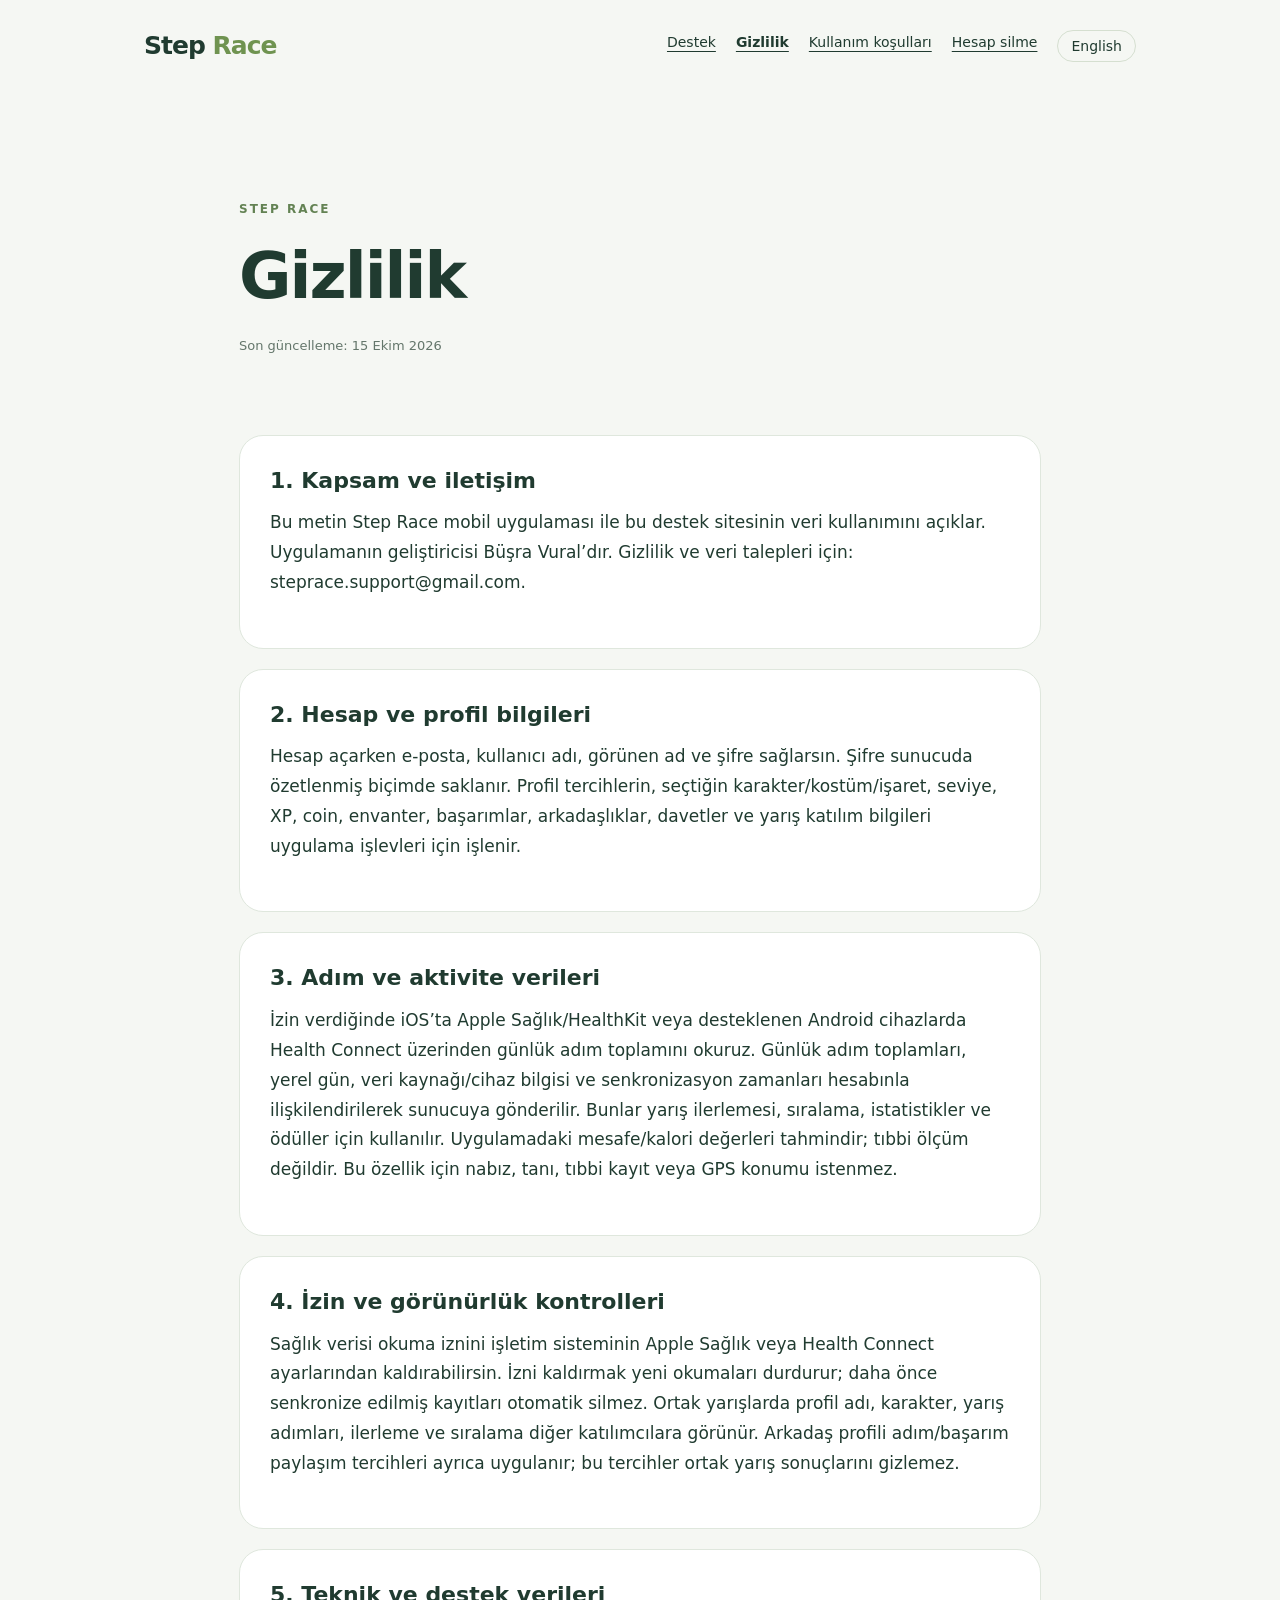
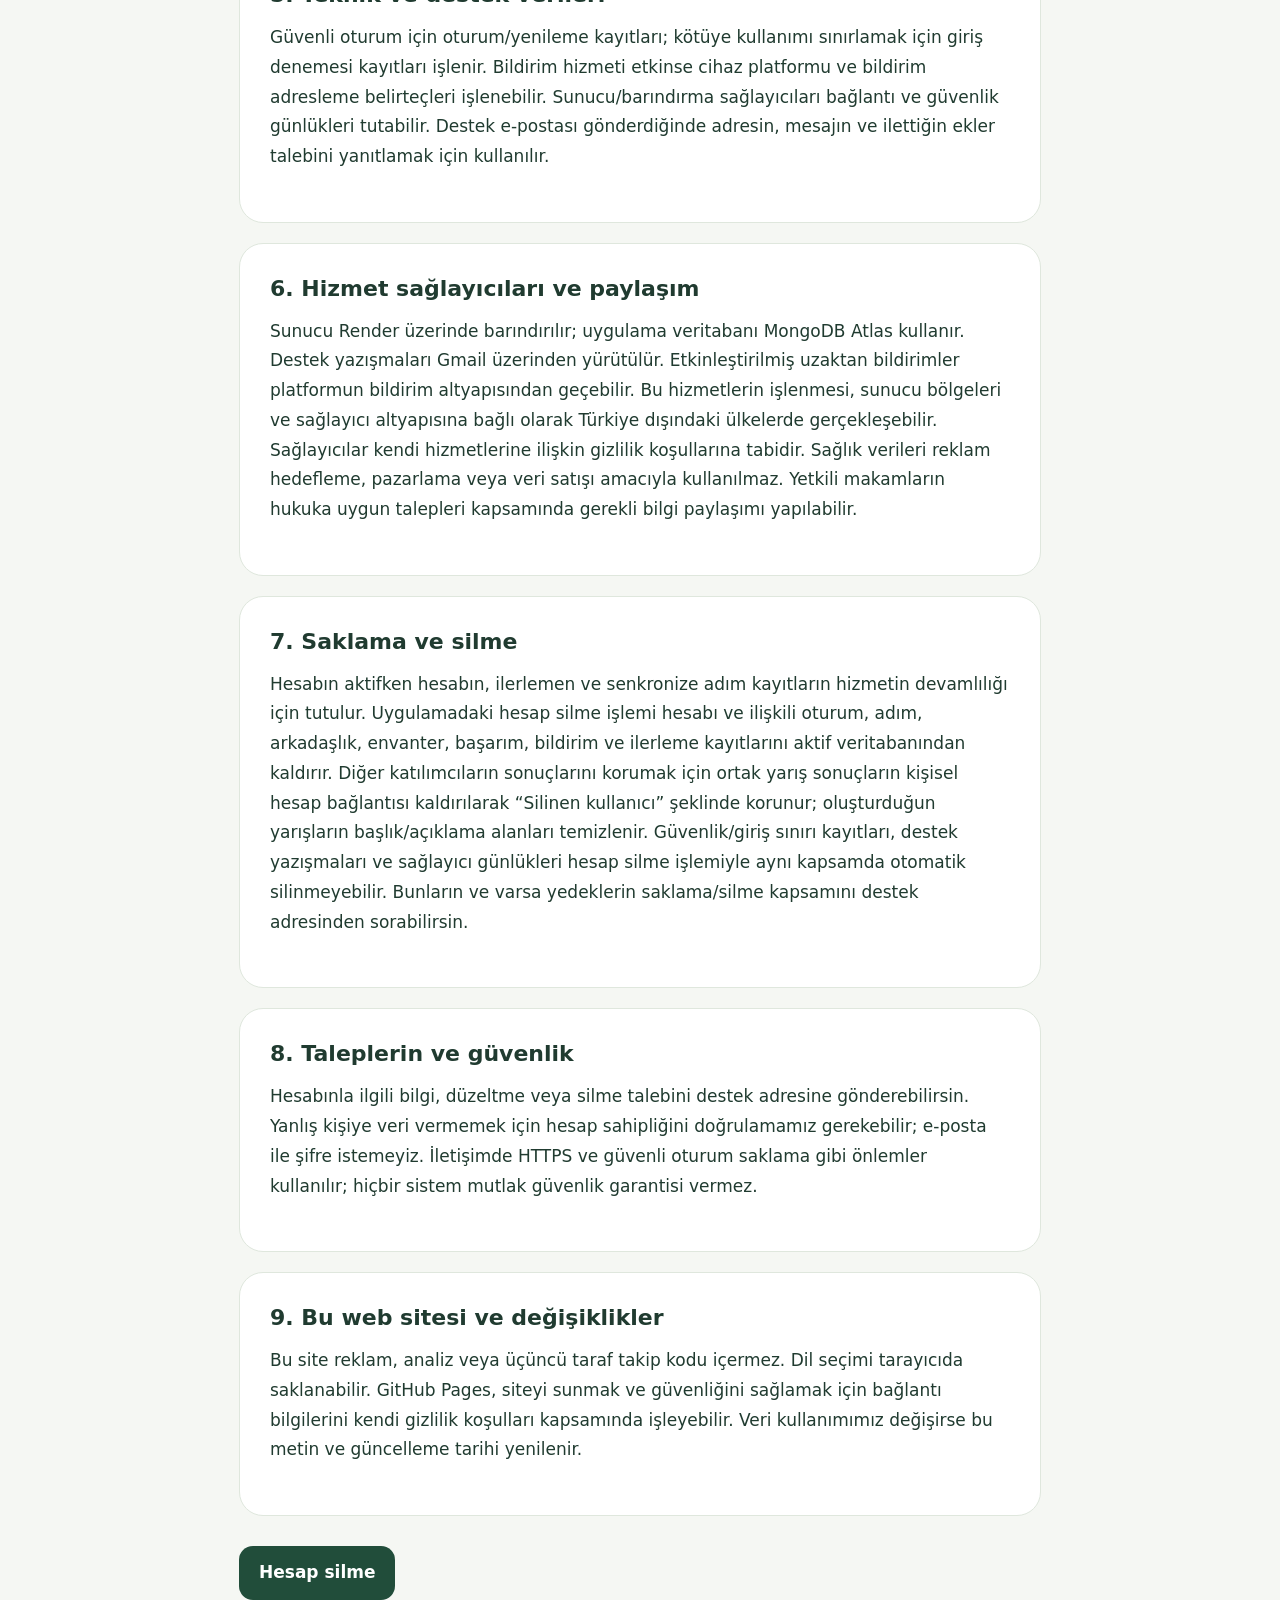
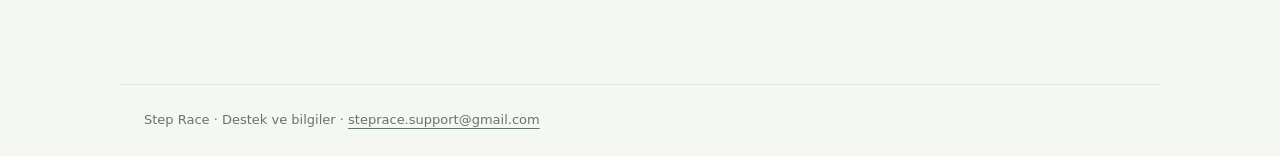
==== tr/privacy.html @ da3bf95d "Add bilingual Step Race support, privacy, terms and deletion pages" ====
<!doctype html><html lang="tr"><head><meta charset="utf-8"><meta name="viewport" content="width=device-width,initial-scale=1"><meta name="description" content="Step Race support, privacy, terms and account deletion / destek ve bilgiler"><title>Gizlilik · Step Race</title><link rel="stylesheet" href="../style.css"></head><body><header><a class="brand" href="index.html">Step <span>Race</span></a><nav aria-label="Menu"><a href="index.html">Destek</a><a href="privacy.html" aria-current="page">Gizlilik</a><a href="terms.html">Kullanım koşulları</a><a href="delete-account.html">Hesap silme</a><a class="lang" href="../en/privacy.html" lang="en">English</a></nav></header><main class="doc"><section class="hero"><span class="eyebrow">STEP RACE</span><h1>Gizlilik</h1><p class="meta">Son güncelleme: 15 Ekim 2026</p></section><article><h2>1. Kapsam ve iletişim</h2><p>Bu metin Step Race mobil uygulaması ile bu destek sitesinin veri kullanımını açıklar. Uygulamanın geliştiricisi Büşra Vural’dır. Gizlilik ve veri talepleri için: steprace.support@gmail.com.</p></article><article><h2>2. Hesap ve profil bilgileri</h2><p>Hesap açarken e-posta, kullanıcı adı, görünen ad ve şifre sağlarsın. Şifre sunucuda özetlenmiş biçimde saklanır. Profil tercihlerin, seçtiğin karakter/kostüm/işaret, seviye, XP, coin, envanter, başarımlar, arkadaşlıklar, davetler ve yarış katılım bilgileri uygulama işlevleri için işlenir.</p></article><article><h2>3. Adım ve aktivite verileri</h2><p>İzin verdiğinde iOS’ta Apple Sağlık/HealthKit veya desteklenen Android cihazlarda Health Connect üzerinden günlük adım toplamını okuruz. Günlük adım toplamları, yerel gün, veri kaynağı/cihaz bilgisi ve senkronizasyon zamanları hesabınla ilişkilendirilerek sunucuya gönderilir. Bunlar yarış ilerlemesi, sıralama, istatistikler ve ödüller için kullanılır. Uygulamadaki mesafe/kalori değerleri tahmindir; tıbbi ölçüm değildir. Bu özellik için nabız, tanı, tıbbi kayıt veya GPS konumu istenmez.</p></article><article><h2>4. İzin ve görünürlük kontrolleri</h2><p>Sağlık verisi okuma iznini işletim sisteminin Apple Sağlık veya Health Connect ayarlarından kaldırabilirsin. İzni kaldırmak yeni okumaları durdurur; daha önce senkronize edilmiş kayıtları otomatik silmez. Ortak yarışlarda profil adı, karakter, yarış adımları, ilerleme ve sıralama diğer katılımcılara görünür. Arkadaş profili adım/başarım paylaşım tercihleri ayrıca uygulanır; bu tercihler ortak yarış sonuçlarını gizlemez.</p></article><article><h2>5. Teknik ve destek verileri</h2><p>Güvenli oturum için oturum/yenileme kayıtları; kötüye kullanımı sınırlamak için giriş denemesi kayıtları işlenir. Bildirim hizmeti etkinse cihaz platformu ve bildirim adresleme belirteçleri işlenebilir. Sunucu/barındırma sağlayıcıları bağlantı ve güvenlik günlükleri tutabilir. Destek e-postası gönderdiğinde adresin, mesajın ve ilettiğin ekler talebini yanıtlamak için kullanılır.</p></article><article><h2>6. Hizmet sağlayıcıları ve paylaşım</h2><p>Sunucu Render üzerinde barındırılır; uygulama veritabanı MongoDB Atlas kullanır. Destek yazışmaları Gmail üzerinden yürütülür. Etkinleştirilmiş uzaktan bildirimler platformun bildirim altyapısından geçebilir. Bu hizmetlerin işlenmesi, sunucu bölgeleri ve sağlayıcı altyapısına bağlı olarak Türkiye dışındaki ülkelerde gerçekleşebilir. Sağlayıcılar kendi hizmetlerine ilişkin gizlilik koşullarına tabidir. Sağlık verileri reklam hedefleme, pazarlama veya veri satışı amacıyla kullanılmaz. Yetkili makamların hukuka uygun talepleri kapsamında gerekli bilgi paylaşımı yapılabilir.</p></article><article><h2>7. Saklama ve silme</h2><p>Hesabın aktifken hesabın, ilerlemen ve senkronize adım kayıtların hizmetin devamlılığı için tutulur. Uygulamadaki hesap silme işlemi hesabı ve ilişkili oturum, adım, arkadaşlık, envanter, başarım, bildirim ve ilerleme kayıtlarını aktif veritabanından kaldırır. Diğer katılımcıların sonuçlarını korumak için ortak yarış sonuçların kişisel hesap bağlantısı kaldırılarak “Silinen kullanıcı” şeklinde korunur; oluşturduğun yarışların başlık/açıklama alanları temizlenir. Güvenlik/giriş sınırı kayıtları, destek yazışmaları ve sağlayıcı günlükleri hesap silme işlemiyle aynı kapsamda otomatik silinmeyebilir. Bunların ve varsa yedeklerin saklama/silme kapsamını destek adresinden sorabilirsin.</p></article><article><h2>8. Taleplerin ve güvenlik</h2><p>Hesabınla ilgili bilgi, düzeltme veya silme talebini destek adresine gönderebilirsin. Yanlış kişiye veri vermemek için hesap sahipliğini doğrulamamız gerekebilir; e-posta ile şifre istemeyiz. İletişimde HTTPS ve güvenli oturum saklama gibi önlemler kullanılır; hiçbir sistem mutlak güvenlik garantisi vermez.</p></article><article><h2>9. Bu web sitesi ve değişiklikler</h2><p>Bu site reklam, analiz veya üçüncü taraf takip kodu içermez. Dil seçimi tarayıcıda saklanabilir. GitHub Pages, siteyi sunmak ve güvenliğini sağlamak için bağlantı bilgilerini kendi gizlilik koşulları kapsamında işleyebilir. Veri kullanımımız değişirse bu metin ve güncelleme tarihi yenilenir.</p></article><a class="button" href="delete-account.html">Hesap silme</a></main><footer>Step Race · Destek ve bilgiler · <a href="mailto:steprace.support@gmail.com">steprace.support@gmail.com</a></footer></body></html>
---- style.css ----
*{box-sizing:border-box}body{margin:0;background:#f5f7f3;color:#203b30;font:17px/1.75 system-ui,-apple-system,sans-serif}a{color:inherit;text-underline-offset:4px}a:focus-visible{outline:3px solid #b28a24;outline-offset:5px}header,main,footer{max-width:1040px;margin:auto;padding:24px}header{display:flex;align-items:center;justify-content:space-between;gap:20px;flex-wrap:wrap}.brand{font-size:25px;font-weight:900;text-decoration:none;letter-spacing:-1px}.brand span{color:#6f9350}nav{display:flex;flex-wrap:wrap;gap:20px;font-size:14px}nav a[aria-current=page]{font-weight:800}h1{font-size:clamp(35px,6vw,64px);line-height:1.1;letter-spacing:-2px;margin:18px 0 24px;max-width:800px}h2{font-size:22px;line-height:1.4;margin:0 0 12px}p{margin:0 0 20px}section{margin:25px 0}.hero{padding:52px 0 32px;max-width:760px}.eyebrow{font-size:12px;font-weight:800;letter-spacing:2px;color:#638253}.intro{font-size:20px;color:#53685d}.cards{display:grid;grid-template-columns:repeat(2,1fr);gap:16px}.card,article{background:#fff;border:1px solid #dfe7dd;border-radius:24px;padding:30px}.card{text-decoration:none;display:block}.card:hover{background:#eef3e8}.card p{font-size:15px;color:#64766b;margin:0}.num{font-size:13px;color:#7b8b6e;display:block;margin-bottom:18px}.button{display:inline-block;background:#214d3a;color:white;border-radius:14px;padding:12px 20px;text-decoration:none;font-weight:700;margin:10px 10px 10px 0}.secondary{background:#e8eee1;color:#214d3a}.doc{max-width:850px}article{margin:20px 0}article p{white-space:pre-line}.meta,footer{font-size:13px;color:#64766b}footer{border-top:1px solid #dfe7dd;margin-top:50px}.lang{border:1px solid #d5dfd0;border-radius:20px;padding:3px 13px;text-decoration:none}@media(max-width:600px){header,main,footer{padding:20px}.hero{padding:30px 0}.cards{grid-template-columns:1fr}.card,article{padding:24px}nav{gap:12px;font-size:13px}}
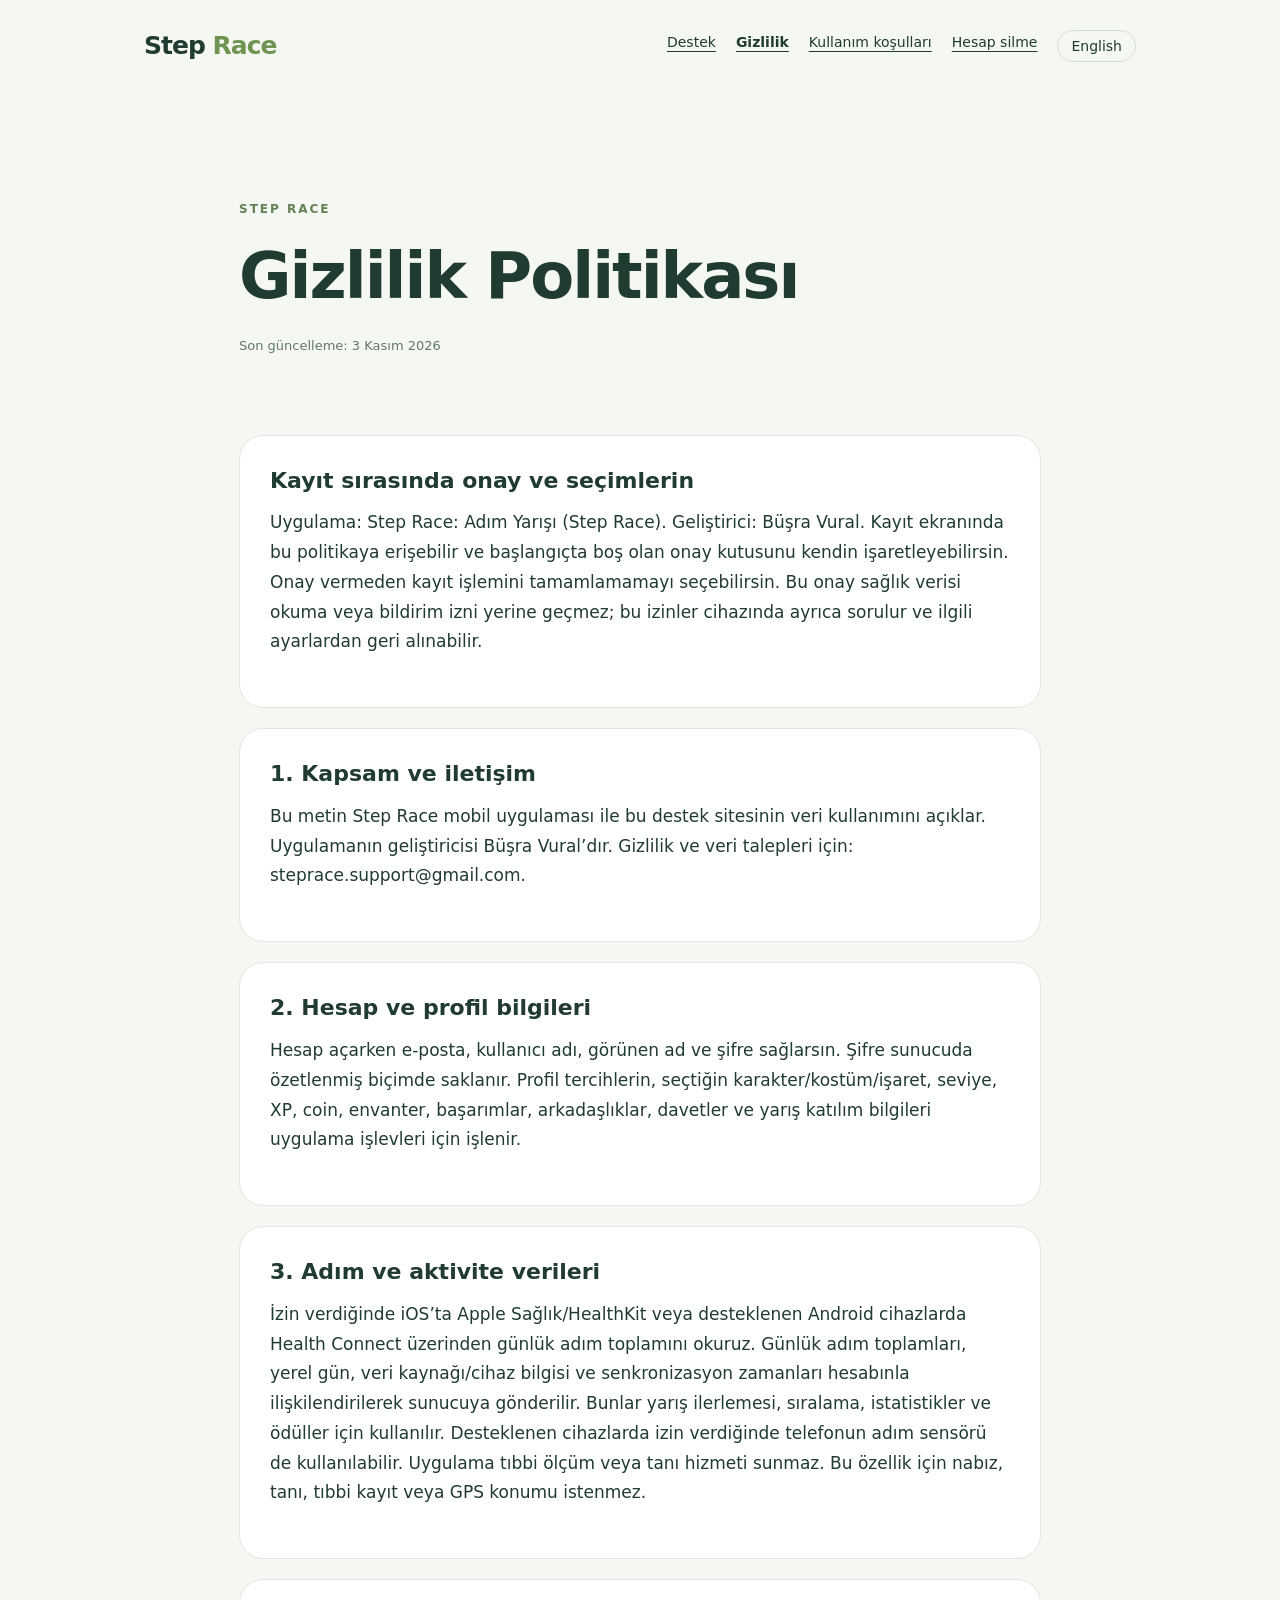
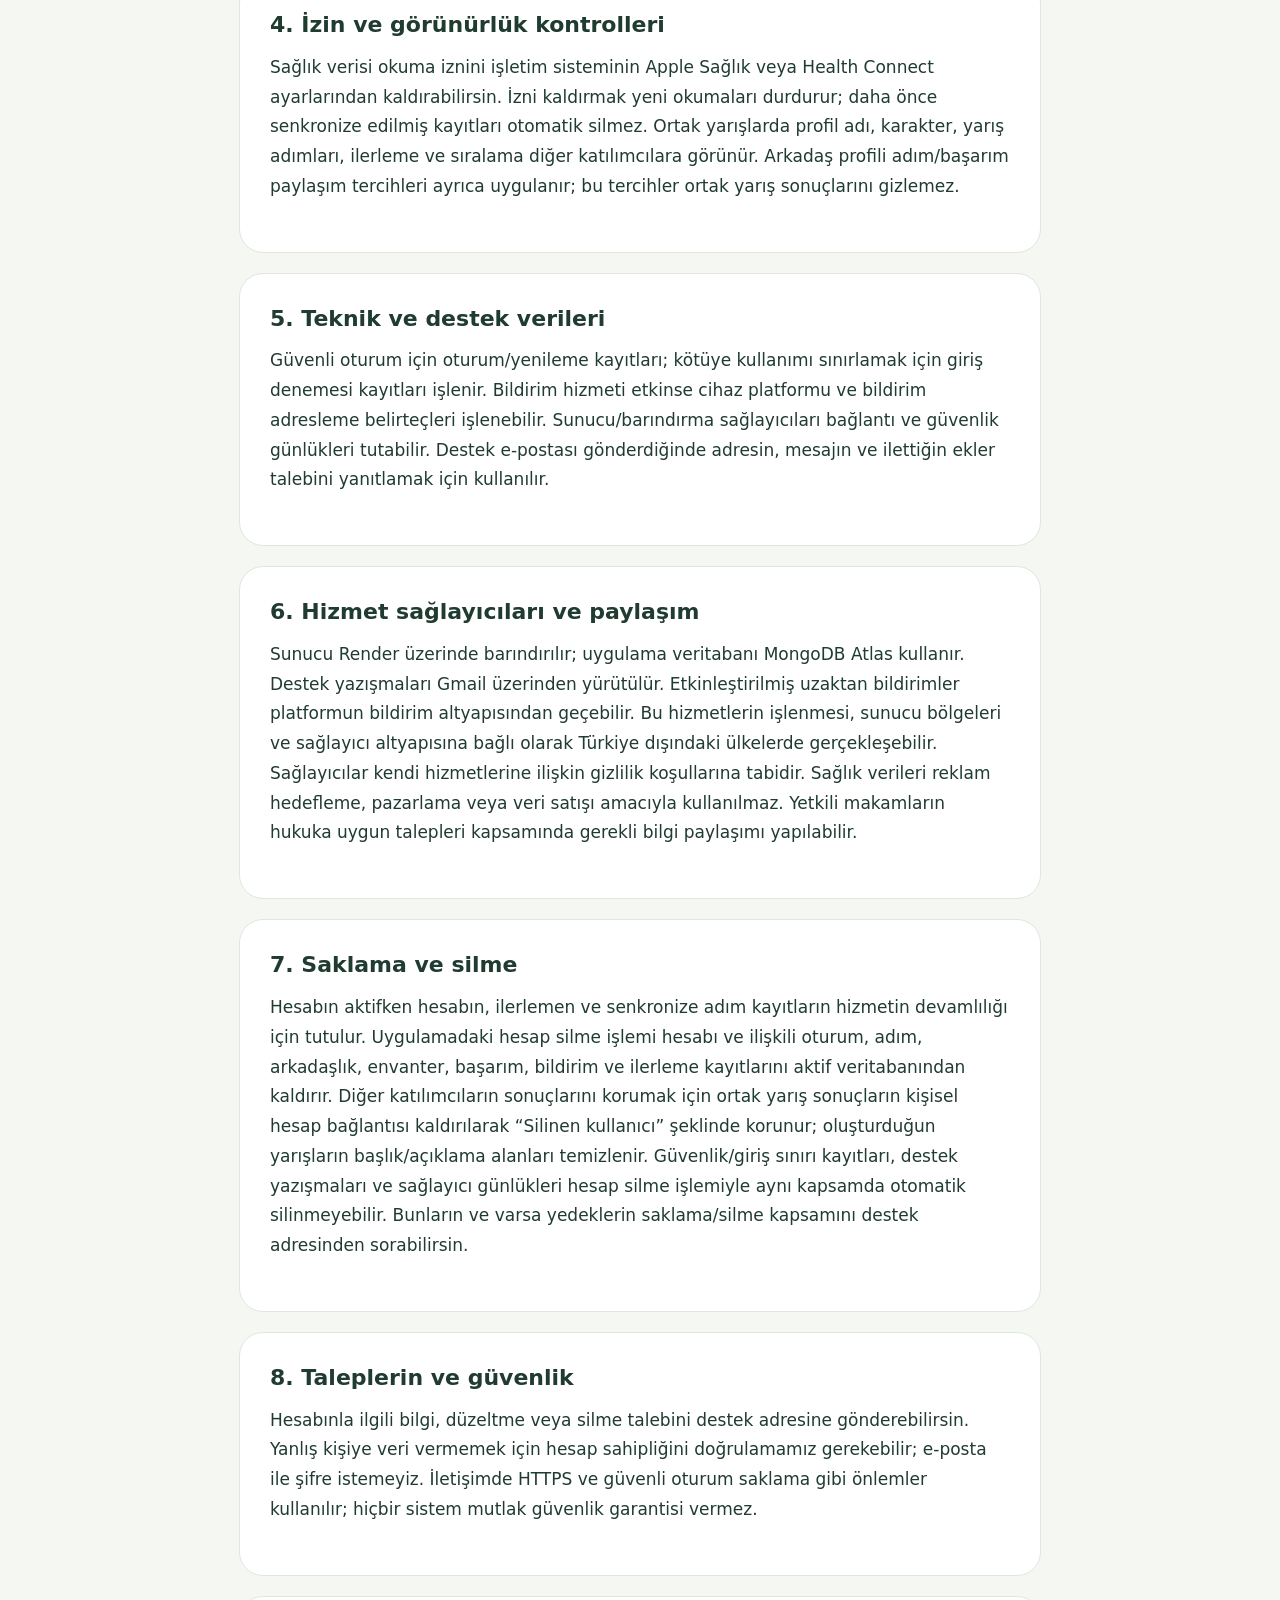
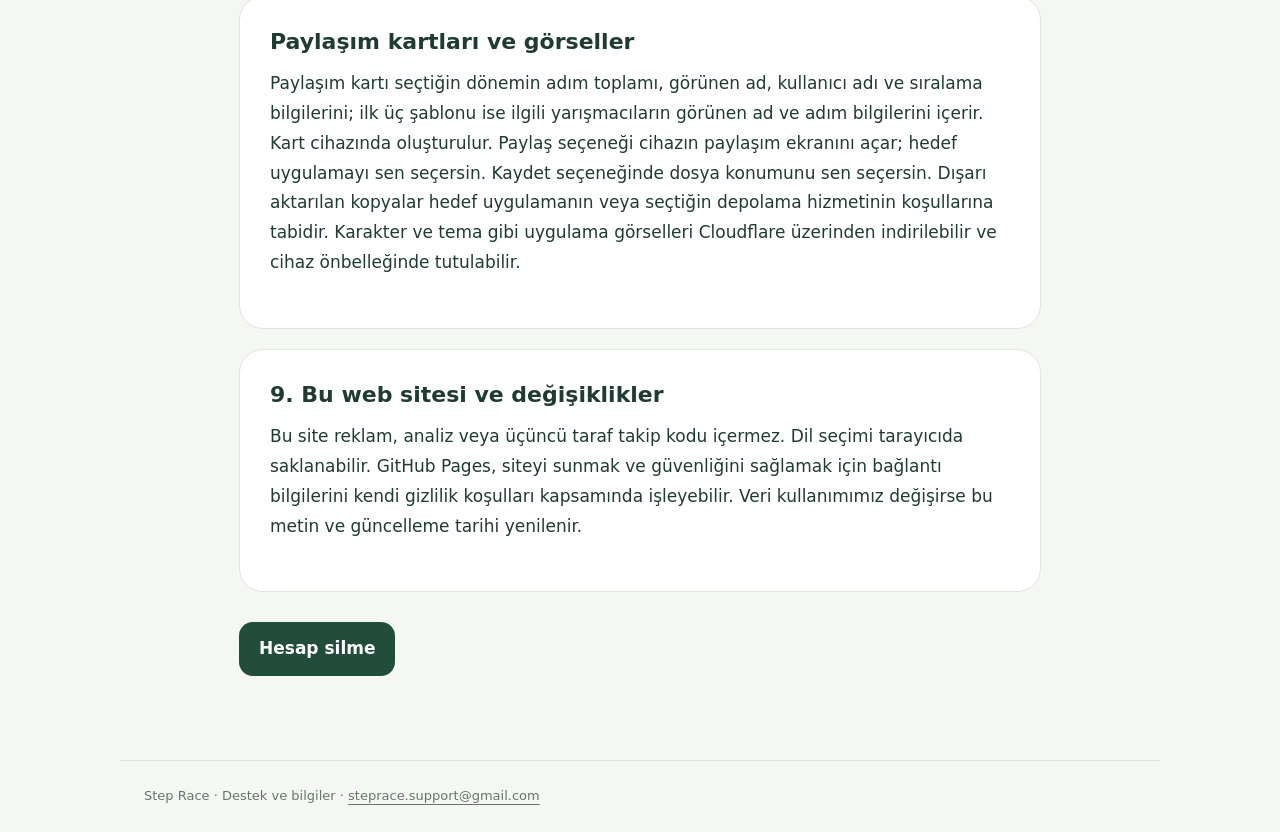
==== commit 317808ae: "Clarify privacy agreement, app identity and share card data use" ====
--- a/tr/privacy.html
+++ b/tr/privacy.html
@@ -1 +1 @@
-<!doctype html><html lang="tr"><head><meta charset="utf-8"><meta name="viewport" content="width=device-width,initial-scale=1"><meta name="description" content="Step Race support, privacy, terms and account deletion / destek ve bilgiler"><title>Gizlilik · Step Race</title><link rel="stylesheet" href="../style.css"></head><body><header><a class="brand" href="index.html">Step <span>Race</span></a><nav aria-label="Menu"><a href="index.html">Destek</a><a href="privacy.html" aria-current="page">Gizlilik</a><a href="terms.html">Kullanım koşulları</a><a href="delete-account.html">Hesap silme</a><a class="lang" href="../en/privacy.html" lang="en">English</a></nav></header><main class="doc"><section class="hero"><span class="eyebrow">STEP RACE</span><h1>Gizlilik</h1><p class="meta">Son güncelleme: 15 Ekim 2026</p></section><article><h2>1. Kapsam ve iletişim</h2><p>Bu metin Step Race mobil uygulaması ile bu destek sitesinin veri kullanımını açıklar. Uygulamanın geliştiricisi Büşra Vural’dır. Gizlilik ve veri talepleri için: steprace.support@gmail.com.</p></article><article><h2>2. Hesap ve profil bilgileri</h2><p>Hesap açarken e-posta, kullanıcı adı, görünen ad ve şifre sağlarsın. Şifre sunucuda özetlenmiş biçimde saklanır. Profil tercihlerin, seçtiğin karakter/kostüm/işaret, seviye, XP, coin, envanter, başarımlar, arkadaşlıklar, davetler ve yarış katılım bilgileri uygulama işlevleri için işlenir.</p></article><article><h2>3. Adım ve aktivite verileri</h2><p>İzin verdiğinde iOS’ta Apple Sağlık/HealthKit veya desteklenen Android cihazlarda Health Connect üzerinden günlük adım toplamını okuruz. Günlük adım toplamları, yerel gün, veri kaynağı/cihaz bilgisi ve senkronizasyon zamanları hesabınla ilişkilendirilerek sunucuya gönderilir. Bunlar yarış ilerlemesi, sıralama, istatistikler ve ödüller için kullanılır. Uygulamadaki mesafe/kalori değerleri tahmindir; tıbbi ölçüm değildir. Bu özellik için nabız, tanı, tıbbi kayıt veya GPS konumu istenmez.</p></article><article><h2>4. İzin ve görünürlük kontrolleri</h2><p>Sağlık verisi okuma iznini işletim sisteminin Apple Sağlık veya Health Connect ayarlarından kaldırabilirsin. İzni kaldırmak yeni okumaları durdurur; daha önce senkronize edilmiş kayıtları otomatik silmez. Ortak yarışlarda profil adı, karakter, yarış adımları, ilerleme ve sıralama diğer katılımcılara görünür. Arkadaş profili adım/başarım paylaşım tercihleri ayrıca uygulanır; bu tercihler ortak yarış sonuçlarını gizlemez.</p></article><article><h2>5. Teknik ve destek verileri</h2><p>Güvenli oturum için oturum/yenileme kayıtları; kötüye kullanımı sınırlamak için giriş denemesi kayıtları işlenir. Bildirim hizmeti etkinse cihaz platformu ve bildirim adresleme belirteçleri işlenebilir. Sunucu/barındırma sağlayıcıları bağlantı ve güvenlik günlükleri tutabilir. Destek e-postası gönderdiğinde adresin, mesajın ve ilettiğin ekler talebini yanıtlamak için kullanılır.</p></article><article><h2>6. Hizmet sağlayıcıları ve paylaşım</h2><p>Sunucu Render üzerinde barındırılır; uygulama veritabanı MongoDB Atlas kullanır. Destek yazışmaları Gmail üzerinden yürütülür. Etkinleştirilmiş uzaktan bildirimler platformun bildirim altyapısından geçebilir. Bu hizmetlerin işlenmesi, sunucu bölgeleri ve sağlayıcı altyapısına bağlı olarak Türkiye dışındaki ülkelerde gerçekleşebilir. Sağlayıcılar kendi hizmetlerine ilişkin gizlilik koşullarına tabidir. Sağlık verileri reklam hedefleme, pazarlama veya veri satışı amacıyla kullanılmaz. Yetkili makamların hukuka uygun talepleri kapsamında gerekli bilgi paylaşımı yapılabilir.</p></article><article><h2>7. Saklama ve silme</h2><p>Hesabın aktifken hesabın, ilerlemen ve senkronize adım kayıtların hizmetin devamlılığı için tutulur. Uygulamadaki hesap silme işlemi hesabı ve ilişkili oturum, adım, arkadaşlık, envanter, başarım, bildirim ve ilerleme kayıtlarını aktif veritabanından kaldırır. Diğer katılımcıların sonuçlarını korumak için ortak yarış sonuçların kişisel hesap bağlantısı kaldırılarak “Silinen kullanıcı” şeklinde korunur; oluşturduğun yarışların başlık/açıklama alanları temizlenir. Güvenlik/giriş sınırı kayıtları, destek yazışmaları ve sağlayıcı günlükleri hesap silme işlemiyle aynı kapsamda otomatik silinmeyebilir. Bunların ve varsa yedeklerin saklama/silme kapsamını destek adresinden sorabilirsin.</p></article><article><h2>8. Taleplerin ve güvenlik</h2><p>Hesabınla ilgili bilgi, düzeltme veya silme talebini destek adresine gönderebilirsin. Yanlış kişiye veri vermemek için hesap sahipliğini doğrulamamız gerekebilir; e-posta ile şifre istemeyiz. İletişimde HTTPS ve güvenli oturum saklama gibi önlemler kullanılır; hiçbir sistem mutlak güvenlik garantisi vermez.</p></article><article><h2>9. Bu web sitesi ve değişiklikler</h2><p>Bu site reklam, analiz veya üçüncü taraf takip kodu içermez. Dil seçimi tarayıcıda saklanabilir. GitHub Pages, siteyi sunmak ve güvenliğini sağlamak için bağlantı bilgilerini kendi gizlilik koşulları kapsamında işleyebilir. Veri kullanımımız değişirse bu metin ve güncelleme tarihi yenilenir.</p></article><a class="button" href="delete-account.html">Hesap silme</a></main><footer>Step Race · Destek ve bilgiler · <a href="mailto:steprace.support@gmail.com">steprace.support@gmail.com</a></footer></body></html>+<!doctype html><html lang="tr"><head><meta charset="utf-8"><meta name="viewport" content="width=device-width,initial-scale=1"><meta name="description" content="Step Race support, privacy, terms and account deletion / destek ve bilgiler"><title>Gizlilik · Step Race</title><link rel="stylesheet" href="../style.css"></head><body><header><a class="brand" href="index.html">Step <span>Race</span></a><nav aria-label="Menu"><a href="index.html">Destek</a><a href="privacy.html" aria-current="page">Gizlilik</a><a href="terms.html">Kullanım koşulları</a><a href="delete-account.html">Hesap silme</a><a class="lang" href="../en/privacy.html" lang="en">English</a></nav></header><main class="doc"><section class="hero"><span class="eyebrow">STEP RACE</span><h1>Gizlilik Politikası</h1><p class="meta">Son güncelleme: 3 Kasım 2026</p></section><article><h2>Kayıt sırasında onay ve seçimlerin</h2><p>Uygulama: Step Race: Adım Yarışı (Step Race). Geliştirici: Büşra Vural. Kayıt ekranında bu politikaya erişebilir ve başlangıçta boş olan onay kutusunu kendin işaretleyebilirsin. Onay vermeden kayıt işlemini tamamlamamayı seçebilirsin. Bu onay sağlık verisi okuma veya bildirim izni yerine geçmez; bu izinler cihazında ayrıca sorulur ve ilgili ayarlardan geri alınabilir.</p></article><article><h2>1. Kapsam ve iletişim</h2><p>Bu metin Step Race mobil uygulaması ile bu destek sitesinin veri kullanımını açıklar. Uygulamanın geliştiricisi Büşra Vural’dır. Gizlilik ve veri talepleri için: steprace.support@gmail.com.</p></article><article><h2>2. Hesap ve profil bilgileri</h2><p>Hesap açarken e-posta, kullanıcı adı, görünen ad ve şifre sağlarsın. Şifre sunucuda özetlenmiş biçimde saklanır. Profil tercihlerin, seçtiğin karakter/kostüm/işaret, seviye, XP, coin, envanter, başarımlar, arkadaşlıklar, davetler ve yarış katılım bilgileri uygulama işlevleri için işlenir.</p></article><article><h2>3. Adım ve aktivite verileri</h2><p>İzin verdiğinde iOS’ta Apple Sağlık/HealthKit veya desteklenen Android cihazlarda Health Connect üzerinden günlük adım toplamını okuruz. Günlük adım toplamları, yerel gün, veri kaynağı/cihaz bilgisi ve senkronizasyon zamanları hesabınla ilişkilendirilerek sunucuya gönderilir. Bunlar yarış ilerlemesi, sıralama, istatistikler ve ödüller için kullanılır. Desteklenen cihazlarda izin verdiğinde telefonun adım sensörü de kullanılabilir. Uygulama tıbbi ölçüm veya tanı hizmeti sunmaz. Bu özellik için nabız, tanı, tıbbi kayıt veya GPS konumu istenmez.</p></article><article><h2>4. İzin ve görünürlük kontrolleri</h2><p>Sağlık verisi okuma iznini işletim sisteminin Apple Sağlık veya Health Connect ayarlarından kaldırabilirsin. İzni kaldırmak yeni okumaları durdurur; daha önce senkronize edilmiş kayıtları otomatik silmez. Ortak yarışlarda profil adı, karakter, yarış adımları, ilerleme ve sıralama diğer katılımcılara görünür. Arkadaş profili adım/başarım paylaşım tercihleri ayrıca uygulanır; bu tercihler ortak yarış sonuçlarını gizlemez.</p></article><article><h2>5. Teknik ve destek verileri</h2><p>Güvenli oturum için oturum/yenileme kayıtları; kötüye kullanımı sınırlamak için giriş denemesi kayıtları işlenir. Bildirim hizmeti etkinse cihaz platformu ve bildirim adresleme belirteçleri işlenebilir. Sunucu/barındırma sağlayıcıları bağlantı ve güvenlik günlükleri tutabilir. Destek e-postası gönderdiğinde adresin, mesajın ve ilettiğin ekler talebini yanıtlamak için kullanılır.</p></article><article><h2>6. Hizmet sağlayıcıları ve paylaşım</h2><p>Sunucu Render üzerinde barındırılır; uygulama veritabanı MongoDB Atlas kullanır. Destek yazışmaları Gmail üzerinden yürütülür. Etkinleştirilmiş uzaktan bildirimler platformun bildirim altyapısından geçebilir. Bu hizmetlerin işlenmesi, sunucu bölgeleri ve sağlayıcı altyapısına bağlı olarak Türkiye dışındaki ülkelerde gerçekleşebilir. Sağlayıcılar kendi hizmetlerine ilişkin gizlilik koşullarına tabidir. Sağlık verileri reklam hedefleme, pazarlama veya veri satışı amacıyla kullanılmaz. Yetkili makamların hukuka uygun talepleri kapsamında gerekli bilgi paylaşımı yapılabilir.</p></article><article><h2>7. Saklama ve silme</h2><p>Hesabın aktifken hesabın, ilerlemen ve senkronize adım kayıtların hizmetin devamlılığı için tutulur. Uygulamadaki hesap silme işlemi hesabı ve ilişkili oturum, adım, arkadaşlık, envanter, başarım, bildirim ve ilerleme kayıtlarını aktif veritabanından kaldırır. Diğer katılımcıların sonuçlarını korumak için ortak yarış sonuçların kişisel hesap bağlantısı kaldırılarak “Silinen kullanıcı” şeklinde korunur; oluşturduğun yarışların başlık/açıklama alanları temizlenir. Güvenlik/giriş sınırı kayıtları, destek yazışmaları ve sağlayıcı günlükleri hesap silme işlemiyle aynı kapsamda otomatik silinmeyebilir. Bunların ve varsa yedeklerin saklama/silme kapsamını destek adresinden sorabilirsin.</p></article><article><h2>8. Taleplerin ve güvenlik</h2><p>Hesabınla ilgili bilgi, düzeltme veya silme talebini destek adresine gönderebilirsin. Yanlış kişiye veri vermemek için hesap sahipliğini doğrulamamız gerekebilir; e-posta ile şifre istemeyiz. İletişimde HTTPS ve güvenli oturum saklama gibi önlemler kullanılır; hiçbir sistem mutlak güvenlik garantisi vermez.</p></article><article><h2>Paylaşım kartları ve görseller</h2><p>Paylaşım kartı seçtiğin dönemin adım toplamı, görünen ad, kullanıcı adı ve sıralama bilgilerini; ilk üç şablonu ise ilgili yarışmacıların görünen ad ve adım bilgilerini içerir. Kart cihazında oluşturulur. Paylaş seçeneği cihazın paylaşım ekranını açar; hedef uygulamayı sen seçersin. Kaydet seçeneğinde dosya konumunu sen seçersin. Dışarı aktarılan kopyalar hedef uygulamanın veya seçtiğin depolama hizmetinin koşullarına tabidir. Karakter ve tema gibi uygulama görselleri Cloudflare üzerinden indirilebilir ve cihaz önbelleğinde tutulabilir.</p></article><article><h2>9. Bu web sitesi ve değişiklikler</h2><p>Bu site reklam, analiz veya üçüncü taraf takip kodu içermez. Dil seçimi tarayıcıda saklanabilir. GitHub Pages, siteyi sunmak ve güvenliğini sağlamak için bağlantı bilgilerini kendi gizlilik koşulları kapsamında işleyebilir. Veri kullanımımız değişirse bu metin ve güncelleme tarihi yenilenir.</p></article><a class="button" href="delete-account.html">Hesap silme</a></main><footer>Step Race · Destek ve bilgiler · <a href="mailto:steprace.support@gmail.com">steprace.support@gmail.com</a></footer></body></html>
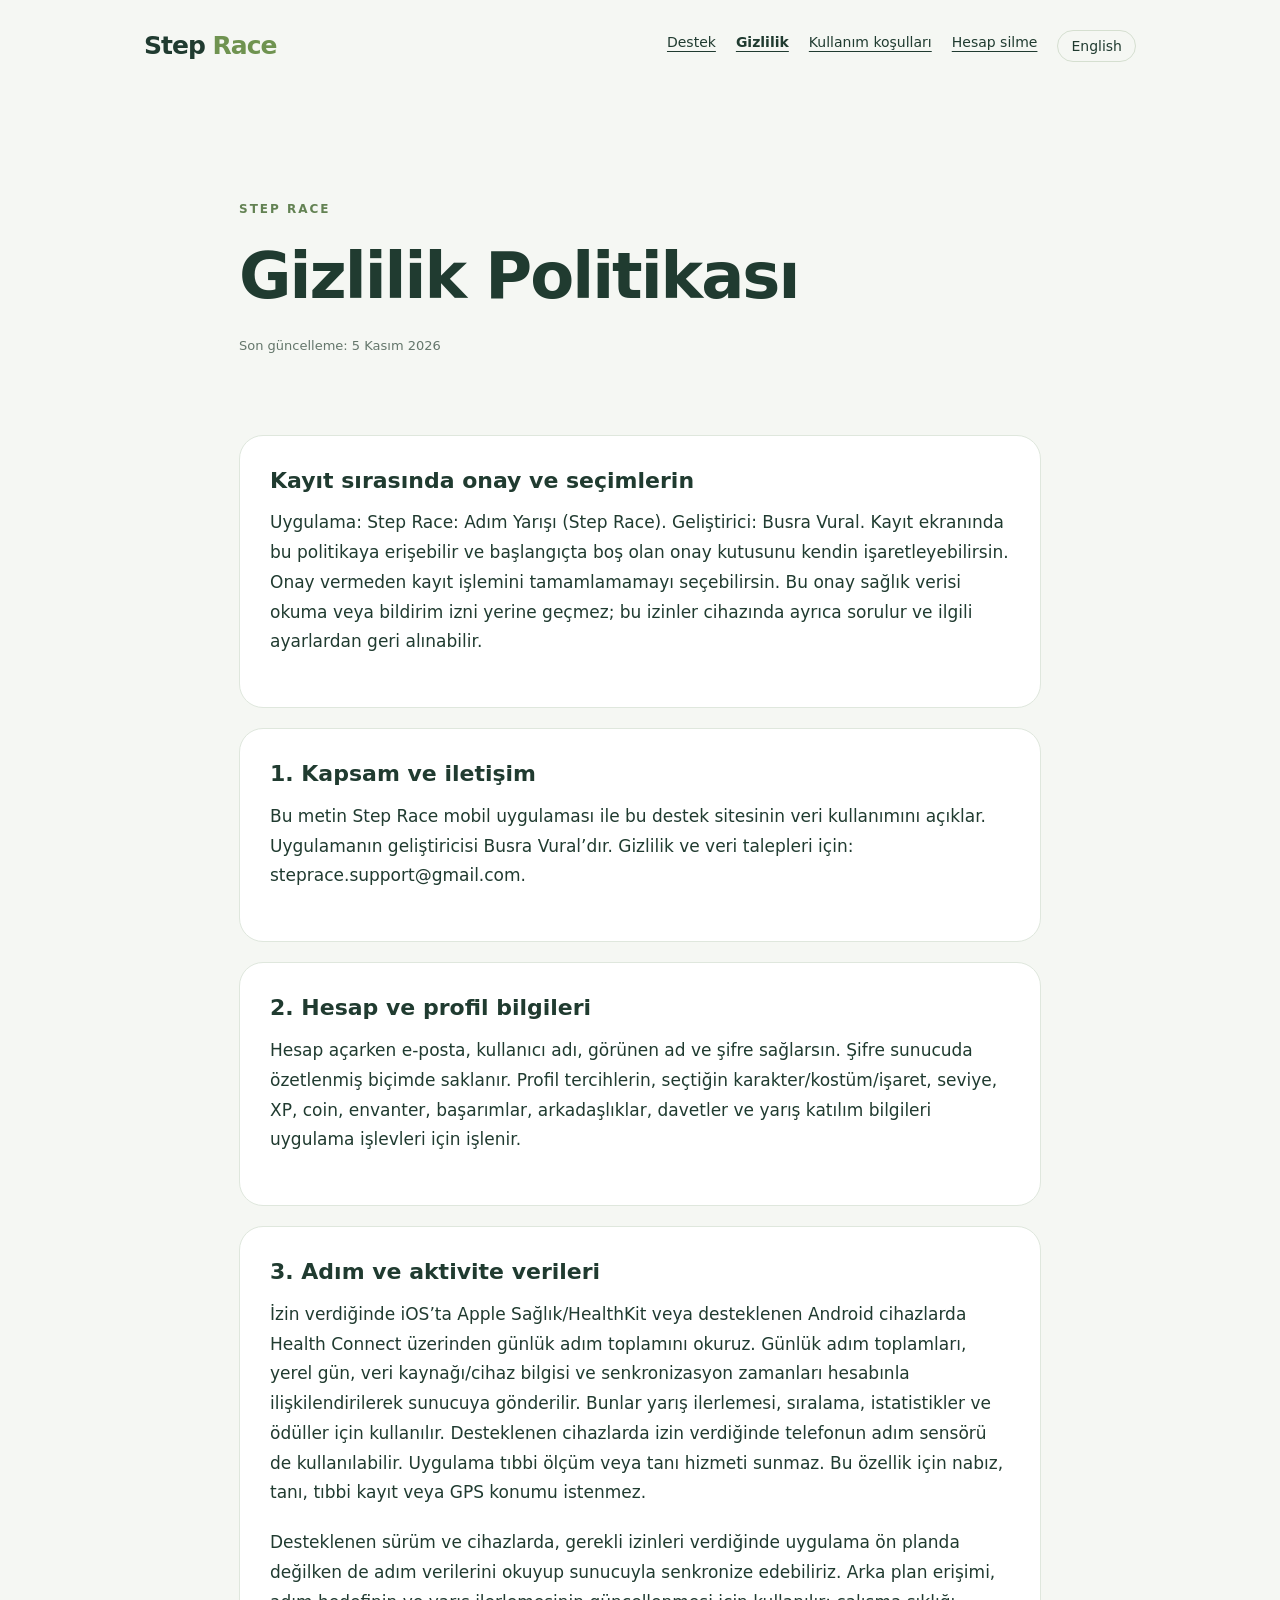
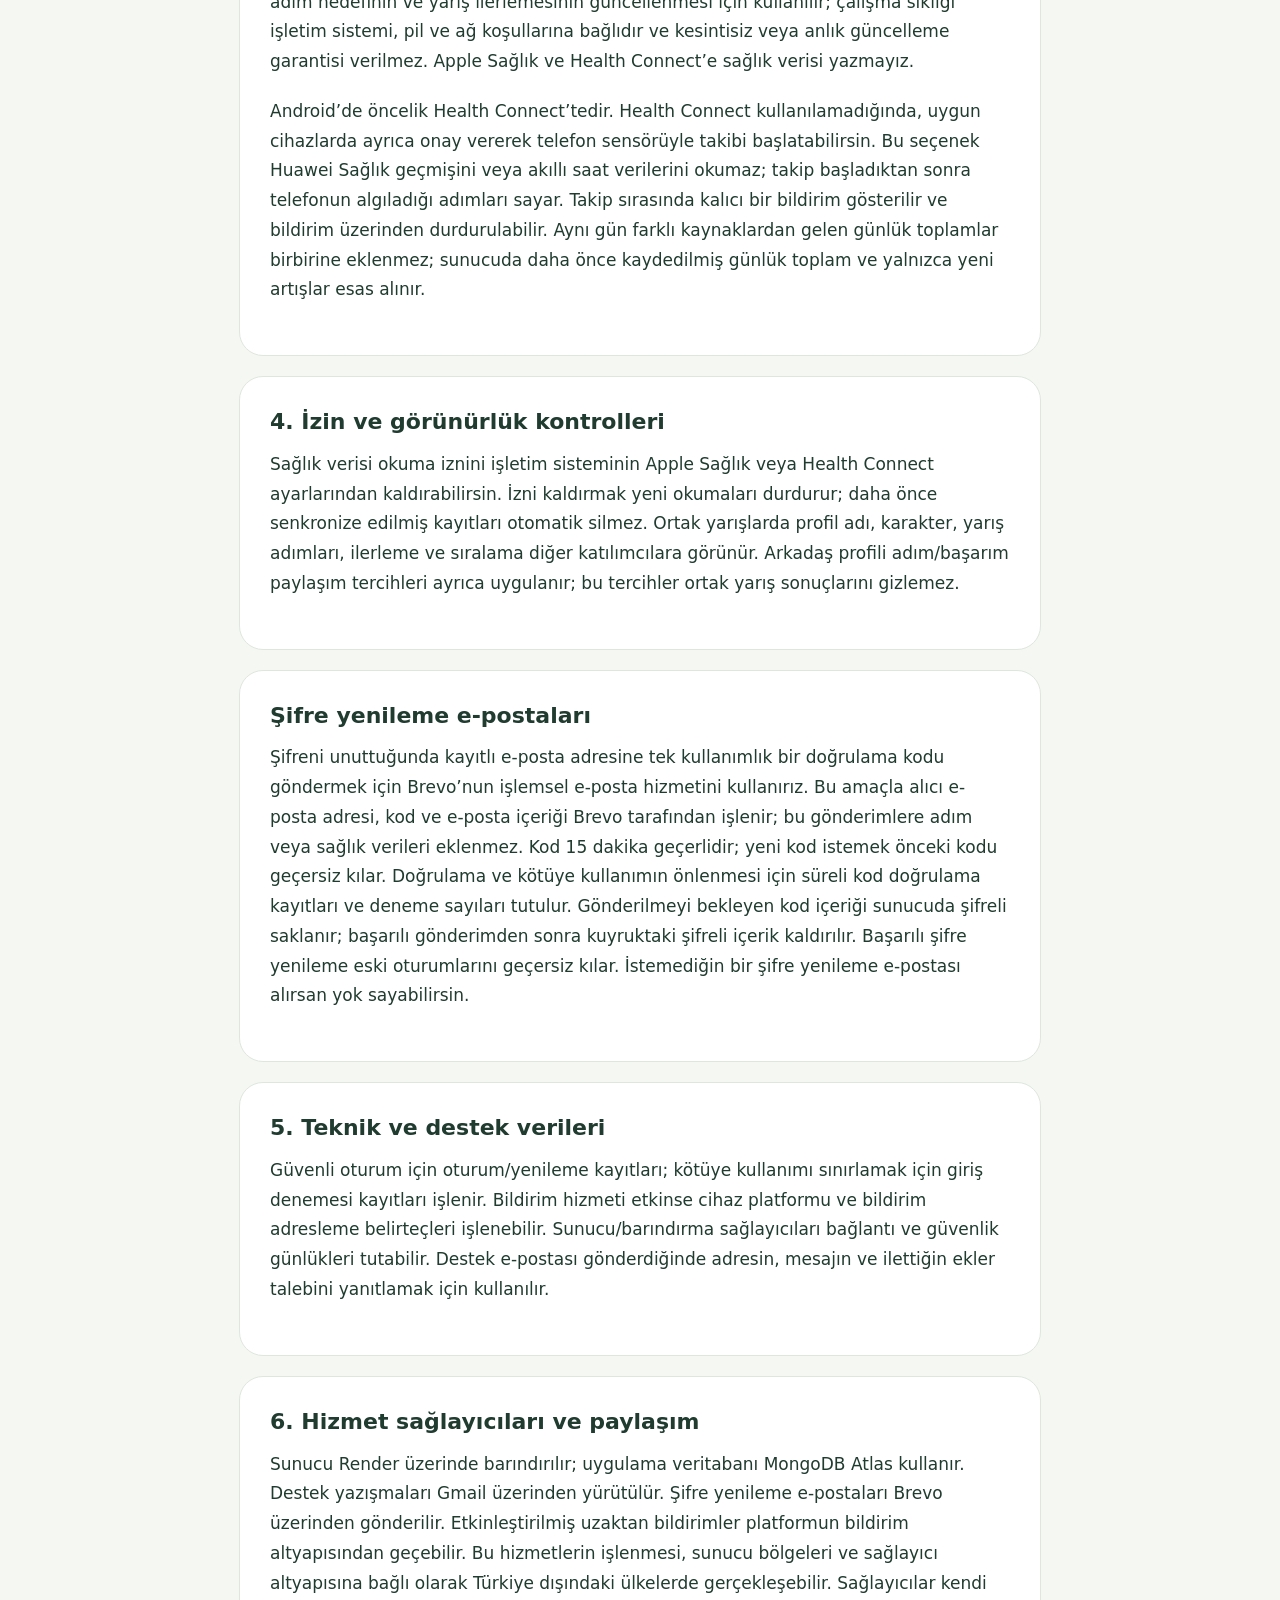
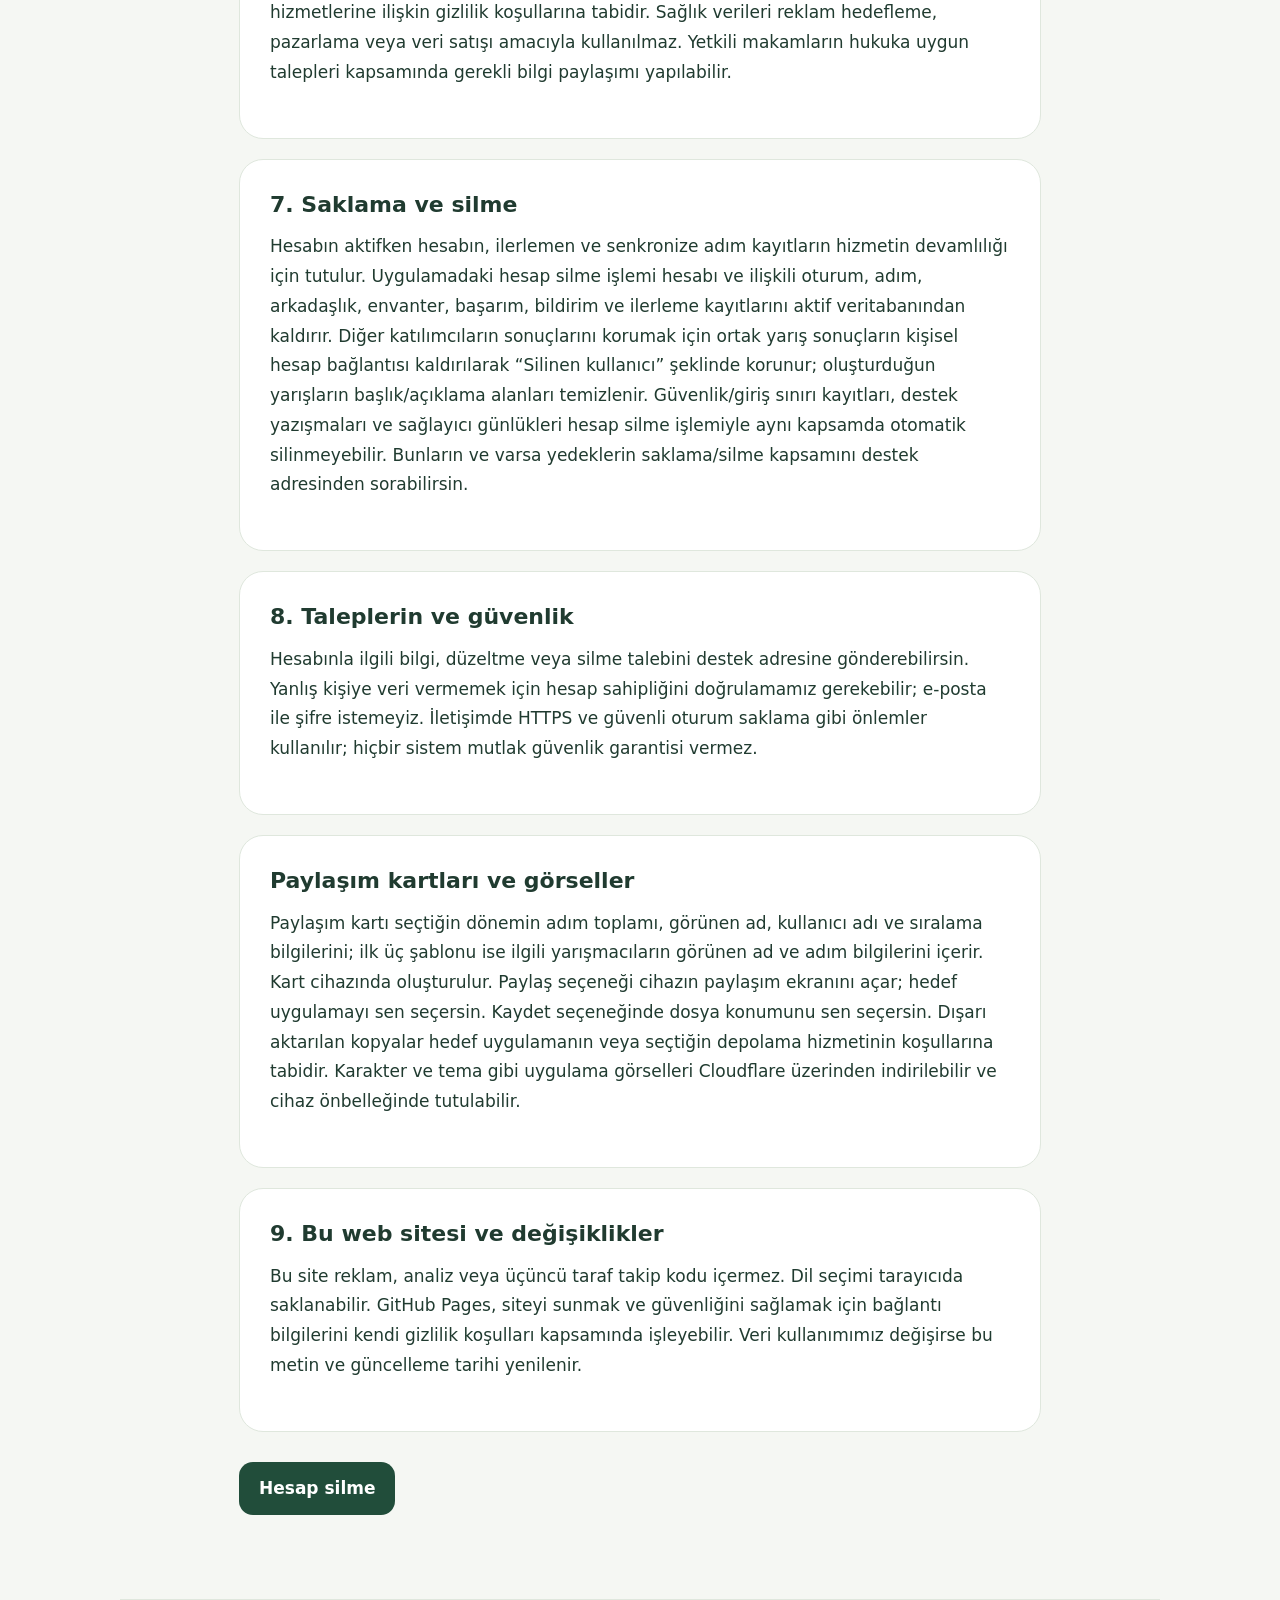
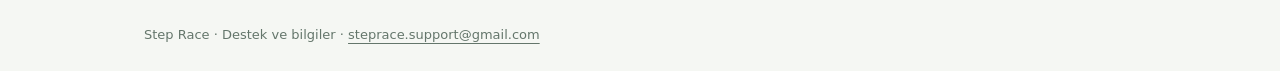
==== commit 79ab2030: "Update privacy notices for background steps, reset emails and developer name" ====
--- a/tr/privacy.html
+++ b/tr/privacy.html
@@ -1 +1 @@
-<!doctype html><html lang="tr"><head><meta charset="utf-8"><meta name="viewport" content="width=device-width,initial-scale=1"><meta name="description" content="Step Race support, privacy, terms and account deletion / destek ve bilgiler"><title>Gizlilik · Step Race</title><link rel="stylesheet" href="../style.css"></head><body><header><a class="brand" href="index.html">Step <span>Race</span></a><nav aria-label="Menu"><a href="index.html">Destek</a><a href="privacy.html" aria-current="page">Gizlilik</a><a href="terms.html">Kullanım koşulları</a><a href="delete-account.html">Hesap silme</a><a class="lang" href="../en/privacy.html" lang="en">English</a></nav></header><main class="doc"><section class="hero"><span class="eyebrow">STEP RACE</span><h1>Gizlilik Politikası</h1><p class="meta">Son güncelleme: 3 Kasım 2026</p></section><article><h2>Kayıt sırasında onay ve seçimlerin</h2><p>Uygulama: Step Race: Adım Yarışı (Step Race). Geliştirici: Büşra Vural. Kayıt ekranında bu politikaya erişebilir ve başlangıçta boş olan onay kutusunu kendin işaretleyebilirsin. Onay vermeden kayıt işlemini tamamlamamayı seçebilirsin. Bu onay sağlık verisi okuma veya bildirim izni yerine geçmez; bu izinler cihazında ayrıca sorulur ve ilgili ayarlardan geri alınabilir.</p></article><article><h2>1. Kapsam ve iletişim</h2><p>Bu metin Step Race mobil uygulaması ile bu destek sitesinin veri kullanımını açıklar. Uygulamanın geliştiricisi Büşra Vural’dır. Gizlilik ve veri talepleri için: steprace.support@gmail.com.</p></article><article><h2>2. Hesap ve profil bilgileri</h2><p>Hesap açarken e-posta, kullanıcı adı, görünen ad ve şifre sağlarsın. Şifre sunucuda özetlenmiş biçimde saklanır. Profil tercihlerin, seçtiğin karakter/kostüm/işaret, seviye, XP, coin, envanter, başarımlar, arkadaşlıklar, davetler ve yarış katılım bilgileri uygulama işlevleri için işlenir.</p></article><article><h2>3. Adım ve aktivite verileri</h2><p>İzin verdiğinde iOS’ta Apple Sağlık/HealthKit veya desteklenen Android cihazlarda Health Connect üzerinden günlük adım toplamını okuruz. Günlük adım toplamları, yerel gün, veri kaynağı/cihaz bilgisi ve senkronizasyon zamanları hesabınla ilişkilendirilerek sunucuya gönderilir. Bunlar yarış ilerlemesi, sıralama, istatistikler ve ödüller için kullanılır. Desteklenen cihazlarda izin verdiğinde telefonun adım sensörü de kullanılabilir. Uygulama tıbbi ölçüm veya tanı hizmeti sunmaz. Bu özellik için nabız, tanı, tıbbi kayıt veya GPS konumu istenmez.</p></article><article><h2>4. İzin ve görünürlük kontrolleri</h2><p>Sağlık verisi okuma iznini işletim sisteminin Apple Sağlık veya Health Connect ayarlarından kaldırabilirsin. İzni kaldırmak yeni okumaları durdurur; daha önce senkronize edilmiş kayıtları otomatik silmez. Ortak yarışlarda profil adı, karakter, yarış adımları, ilerleme ve sıralama diğer katılımcılara görünür. Arkadaş profili adım/başarım paylaşım tercihleri ayrıca uygulanır; bu tercihler ortak yarış sonuçlarını gizlemez.</p></article><article><h2>5. Teknik ve destek verileri</h2><p>Güvenli oturum için oturum/yenileme kayıtları; kötüye kullanımı sınırlamak için giriş denemesi kayıtları işlenir. Bildirim hizmeti etkinse cihaz platformu ve bildirim adresleme belirteçleri işlenebilir. Sunucu/barındırma sağlayıcıları bağlantı ve güvenlik günlükleri tutabilir. Destek e-postası gönderdiğinde adresin, mesajın ve ilettiğin ekler talebini yanıtlamak için kullanılır.</p></article><article><h2>6. Hizmet sağlayıcıları ve paylaşım</h2><p>Sunucu Render üzerinde barındırılır; uygulama veritabanı MongoDB Atlas kullanır. Destek yazışmaları Gmail üzerinden yürütülür. Etkinleştirilmiş uzaktan bildirimler platformun bildirim altyapısından geçebilir. Bu hizmetlerin işlenmesi, sunucu bölgeleri ve sağlayıcı altyapısına bağlı olarak Türkiye dışındaki ülkelerde gerçekleşebilir. Sağlayıcılar kendi hizmetlerine ilişkin gizlilik koşullarına tabidir. Sağlık verileri reklam hedefleme, pazarlama veya veri satışı amacıyla kullanılmaz. Yetkili makamların hukuka uygun talepleri kapsamında gerekli bilgi paylaşımı yapılabilir.</p></article><article><h2>7. Saklama ve silme</h2><p>Hesabın aktifken hesabın, ilerlemen ve senkronize adım kayıtların hizmetin devamlılığı için tutulur. Uygulamadaki hesap silme işlemi hesabı ve ilişkili oturum, adım, arkadaşlık, envanter, başarım, bildirim ve ilerleme kayıtlarını aktif veritabanından kaldırır. Diğer katılımcıların sonuçlarını korumak için ortak yarış sonuçların kişisel hesap bağlantısı kaldırılarak “Silinen kullanıcı” şeklinde korunur; oluşturduğun yarışların başlık/açıklama alanları temizlenir. Güvenlik/giriş sınırı kayıtları, destek yazışmaları ve sağlayıcı günlükleri hesap silme işlemiyle aynı kapsamda otomatik silinmeyebilir. Bunların ve varsa yedeklerin saklama/silme kapsamını destek adresinden sorabilirsin.</p></article><article><h2>8. Taleplerin ve güvenlik</h2><p>Hesabınla ilgili bilgi, düzeltme veya silme talebini destek adresine gönderebilirsin. Yanlış kişiye veri vermemek için hesap sahipliğini doğrulamamız gerekebilir; e-posta ile şifre istemeyiz. İletişimde HTTPS ve güvenli oturum saklama gibi önlemler kullanılır; hiçbir sistem mutlak güvenlik garantisi vermez.</p></article><article><h2>Paylaşım kartları ve görseller</h2><p>Paylaşım kartı seçtiğin dönemin adım toplamı, görünen ad, kullanıcı adı ve sıralama bilgilerini; ilk üç şablonu ise ilgili yarışmacıların görünen ad ve adım bilgilerini içerir. Kart cihazında oluşturulur. Paylaş seçeneği cihazın paylaşım ekranını açar; hedef uygulamayı sen seçersin. Kaydet seçeneğinde dosya konumunu sen seçersin. Dışarı aktarılan kopyalar hedef uygulamanın veya seçtiğin depolama hizmetinin koşullarına tabidir. Karakter ve tema gibi uygulama görselleri Cloudflare üzerinden indirilebilir ve cihaz önbelleğinde tutulabilir.</p></article><article><h2>9. Bu web sitesi ve değişiklikler</h2><p>Bu site reklam, analiz veya üçüncü taraf takip kodu içermez. Dil seçimi tarayıcıda saklanabilir. GitHub Pages, siteyi sunmak ve güvenliğini sağlamak için bağlantı bilgilerini kendi gizlilik koşulları kapsamında işleyebilir. Veri kullanımımız değişirse bu metin ve güncelleme tarihi yenilenir.</p></article><a class="button" href="delete-account.html">Hesap silme</a></main><footer>Step Race · Destek ve bilgiler · <a href="mailto:steprace.support@gmail.com">steprace.support@gmail.com</a></footer></body></html>+<!doctype html><html lang="tr"><head><meta charset="utf-8"><meta name="viewport" content="width=device-width,initial-scale=1"><meta name="description" content="Step Race support, privacy, terms and account deletion / destek ve bilgiler"><title>Gizlilik · Step Race</title><link rel="stylesheet" href="../style.css"></head><body><header><a class="brand" href="index.html">Step <span>Race</span></a><nav aria-label="Menu"><a href="index.html">Destek</a><a href="privacy.html" aria-current="page">Gizlilik</a><a href="terms.html">Kullanım koşulları</a><a href="delete-account.html">Hesap silme</a><a class="lang" href="../en/privacy.html" lang="en">English</a></nav></header><main class="doc"><section class="hero"><span class="eyebrow">STEP RACE</span><h1>Gizlilik Politikası</h1><p class="meta">Son güncelleme: 5 Kasım 2026</p></section><article><h2>Kayıt sırasında onay ve seçimlerin</h2><p>Uygulama: Step Race: Adım Yarışı (Step Race). Geliştirici: Busra Vural. Kayıt ekranında bu politikaya erişebilir ve başlangıçta boş olan onay kutusunu kendin işaretleyebilirsin. Onay vermeden kayıt işlemini tamamlamamayı seçebilirsin. Bu onay sağlık verisi okuma veya bildirim izni yerine geçmez; bu izinler cihazında ayrıca sorulur ve ilgili ayarlardan geri alınabilir.</p></article><article><h2>1. Kapsam ve iletişim</h2><p>Bu metin Step Race mobil uygulaması ile bu destek sitesinin veri kullanımını açıklar. Uygulamanın geliştiricisi Busra Vural’dır. Gizlilik ve veri talepleri için: steprace.support@gmail.com.</p></article><article><h2>2. Hesap ve profil bilgileri</h2><p>Hesap açarken e-posta, kullanıcı adı, görünen ad ve şifre sağlarsın. Şifre sunucuda özetlenmiş biçimde saklanır. Profil tercihlerin, seçtiğin karakter/kostüm/işaret, seviye, XP, coin, envanter, başarımlar, arkadaşlıklar, davetler ve yarış katılım bilgileri uygulama işlevleri için işlenir.</p></article><article><h2>3. Adım ve aktivite verileri</h2><p>İzin verdiğinde iOS’ta Apple Sağlık/HealthKit veya desteklenen Android cihazlarda Health Connect üzerinden günlük adım toplamını okuruz. Günlük adım toplamları, yerel gün, veri kaynağı/cihaz bilgisi ve senkronizasyon zamanları hesabınla ilişkilendirilerek sunucuya gönderilir. Bunlar yarış ilerlemesi, sıralama, istatistikler ve ödüller için kullanılır. Desteklenen cihazlarda izin verdiğinde telefonun adım sensörü de kullanılabilir. Uygulama tıbbi ölçüm veya tanı hizmeti sunmaz. Bu özellik için nabız, tanı, tıbbi kayıt veya GPS konumu istenmez.</p><p>Desteklenen sürüm ve cihazlarda, gerekli izinleri verdiğinde uygulama ön planda değilken de adım verilerini okuyup sunucuyla senkronize edebiliriz. Arka plan erişimi, adım hedefinin ve yarış ilerlemesinin güncellenmesi için kullanılır; çalışma sıklığı işletim sistemi, pil ve ağ koşullarına bağlıdır ve kesintisiz veya anlık güncelleme garantisi verilmez. Apple Sağlık ve Health Connect’e sağlık verisi yazmayız.</p><p>Android’de öncelik Health Connect’tedir. Health Connect kullanılamadığında, uygun cihazlarda ayrıca onay vererek telefon sensörüyle takibi başlatabilirsin. Bu seçenek Huawei Sağlık geçmişini veya akıllı saat verilerini okumaz; takip başladıktan sonra telefonun algıladığı adımları sayar. Takip sırasında kalıcı bir bildirim gösterilir ve bildirim üzerinden durdurulabilir. Aynı gün farklı kaynaklardan gelen günlük toplamlar birbirine eklenmez; sunucuda daha önce kaydedilmiş günlük toplam ve yalnızca yeni artışlar esas alınır.</p></article><article><h2>4. İzin ve görünürlük kontrolleri</h2><p>Sağlık verisi okuma iznini işletim sisteminin Apple Sağlık veya Health Connect ayarlarından kaldırabilirsin. İzni kaldırmak yeni okumaları durdurur; daha önce senkronize edilmiş kayıtları otomatik silmez. Ortak yarışlarda profil adı, karakter, yarış adımları, ilerleme ve sıralama diğer katılımcılara görünür. Arkadaş profili adım/başarım paylaşım tercihleri ayrıca uygulanır; bu tercihler ortak yarış sonuçlarını gizlemez.</p></article><article><h2>Şifre yenileme e-postaları</h2><p>Şifreni unuttuğunda kayıtlı e-posta adresine tek kullanımlık bir doğrulama kodu göndermek için Brevo’nun işlemsel e-posta hizmetini kullanırız. Bu amaçla alıcı e-posta adresi, kod ve e-posta içeriği Brevo tarafından işlenir; bu gönderimlere adım veya sağlık verileri eklenmez. Kod 15 dakika geçerlidir; yeni kod istemek önceki kodu geçersiz kılar. Doğrulama ve kötüye kullanımın önlenmesi için süreli kod doğrulama kayıtları ve deneme sayıları tutulur. Gönderilmeyi bekleyen kod içeriği sunucuda şifreli saklanır; başarılı gönderimden sonra kuyruktaki şifreli içerik kaldırılır. Başarılı şifre yenileme eski oturumlarını geçersiz kılar. İstemediğin bir şifre yenileme e-postası alırsan yok sayabilirsin.</p></article><article><h2>5. Teknik ve destek verileri</h2><p>Güvenli oturum için oturum/yenileme kayıtları; kötüye kullanımı sınırlamak için giriş denemesi kayıtları işlenir. Bildirim hizmeti etkinse cihaz platformu ve bildirim adresleme belirteçleri işlenebilir. Sunucu/barındırma sağlayıcıları bağlantı ve güvenlik günlükleri tutabilir. Destek e-postası gönderdiğinde adresin, mesajın ve ilettiğin ekler talebini yanıtlamak için kullanılır.</p></article><article><h2>6. Hizmet sağlayıcıları ve paylaşım</h2><p>Sunucu Render üzerinde barındırılır; uygulama veritabanı MongoDB Atlas kullanır. Destek yazışmaları Gmail üzerinden yürütülür. Şifre yenileme e-postaları Brevo üzerinden gönderilir. Etkinleştirilmiş uzaktan bildirimler platformun bildirim altyapısından geçebilir. Bu hizmetlerin işlenmesi, sunucu bölgeleri ve sağlayıcı altyapısına bağlı olarak Türkiye dışındaki ülkelerde gerçekleşebilir. Sağlayıcılar kendi hizmetlerine ilişkin gizlilik koşullarına tabidir. Sağlık verileri reklam hedefleme, pazarlama veya veri satışı amacıyla kullanılmaz. Yetkili makamların hukuka uygun talepleri kapsamında gerekli bilgi paylaşımı yapılabilir.</p></article><article><h2>7. Saklama ve silme</h2><p>Hesabın aktifken hesabın, ilerlemen ve senkronize adım kayıtların hizmetin devamlılığı için tutulur. Uygulamadaki hesap silme işlemi hesabı ve ilişkili oturum, adım, arkadaşlık, envanter, başarım, bildirim ve ilerleme kayıtlarını aktif veritabanından kaldırır. Diğer katılımcıların sonuçlarını korumak için ortak yarış sonuçların kişisel hesap bağlantısı kaldırılarak “Silinen kullanıcı” şeklinde korunur; oluşturduğun yarışların başlık/açıklama alanları temizlenir. Güvenlik/giriş sınırı kayıtları, destek yazışmaları ve sağlayıcı günlükleri hesap silme işlemiyle aynı kapsamda otomatik silinmeyebilir. Bunların ve varsa yedeklerin saklama/silme kapsamını destek adresinden sorabilirsin.</p></article><article><h2>8. Taleplerin ve güvenlik</h2><p>Hesabınla ilgili bilgi, düzeltme veya silme talebini destek adresine gönderebilirsin. Yanlış kişiye veri vermemek için hesap sahipliğini doğrulamamız gerekebilir; e-posta ile şifre istemeyiz. İletişimde HTTPS ve güvenli oturum saklama gibi önlemler kullanılır; hiçbir sistem mutlak güvenlik garantisi vermez.</p></article><article><h2>Paylaşım kartları ve görseller</h2><p>Paylaşım kartı seçtiğin dönemin adım toplamı, görünen ad, kullanıcı adı ve sıralama bilgilerini; ilk üç şablonu ise ilgili yarışmacıların görünen ad ve adım bilgilerini içerir. Kart cihazında oluşturulur. Paylaş seçeneği cihazın paylaşım ekranını açar; hedef uygulamayı sen seçersin. Kaydet seçeneğinde dosya konumunu sen seçersin. Dışarı aktarılan kopyalar hedef uygulamanın veya seçtiğin depolama hizmetinin koşullarına tabidir. Karakter ve tema gibi uygulama görselleri Cloudflare üzerinden indirilebilir ve cihaz önbelleğinde tutulabilir.</p></article><article><h2>9. Bu web sitesi ve değişiklikler</h2><p>Bu site reklam, analiz veya üçüncü taraf takip kodu içermez. Dil seçimi tarayıcıda saklanabilir. GitHub Pages, siteyi sunmak ve güvenliğini sağlamak için bağlantı bilgilerini kendi gizlilik koşulları kapsamında işleyebilir. Veri kullanımımız değişirse bu metin ve güncelleme tarihi yenilenir.</p></article><a class="button" href="delete-account.html">Hesap silme</a></main><footer>Step Race · Destek ve bilgiler · <a href="mailto:steprace.support@gmail.com">steprace.support@gmail.com</a></footer></body></html>
